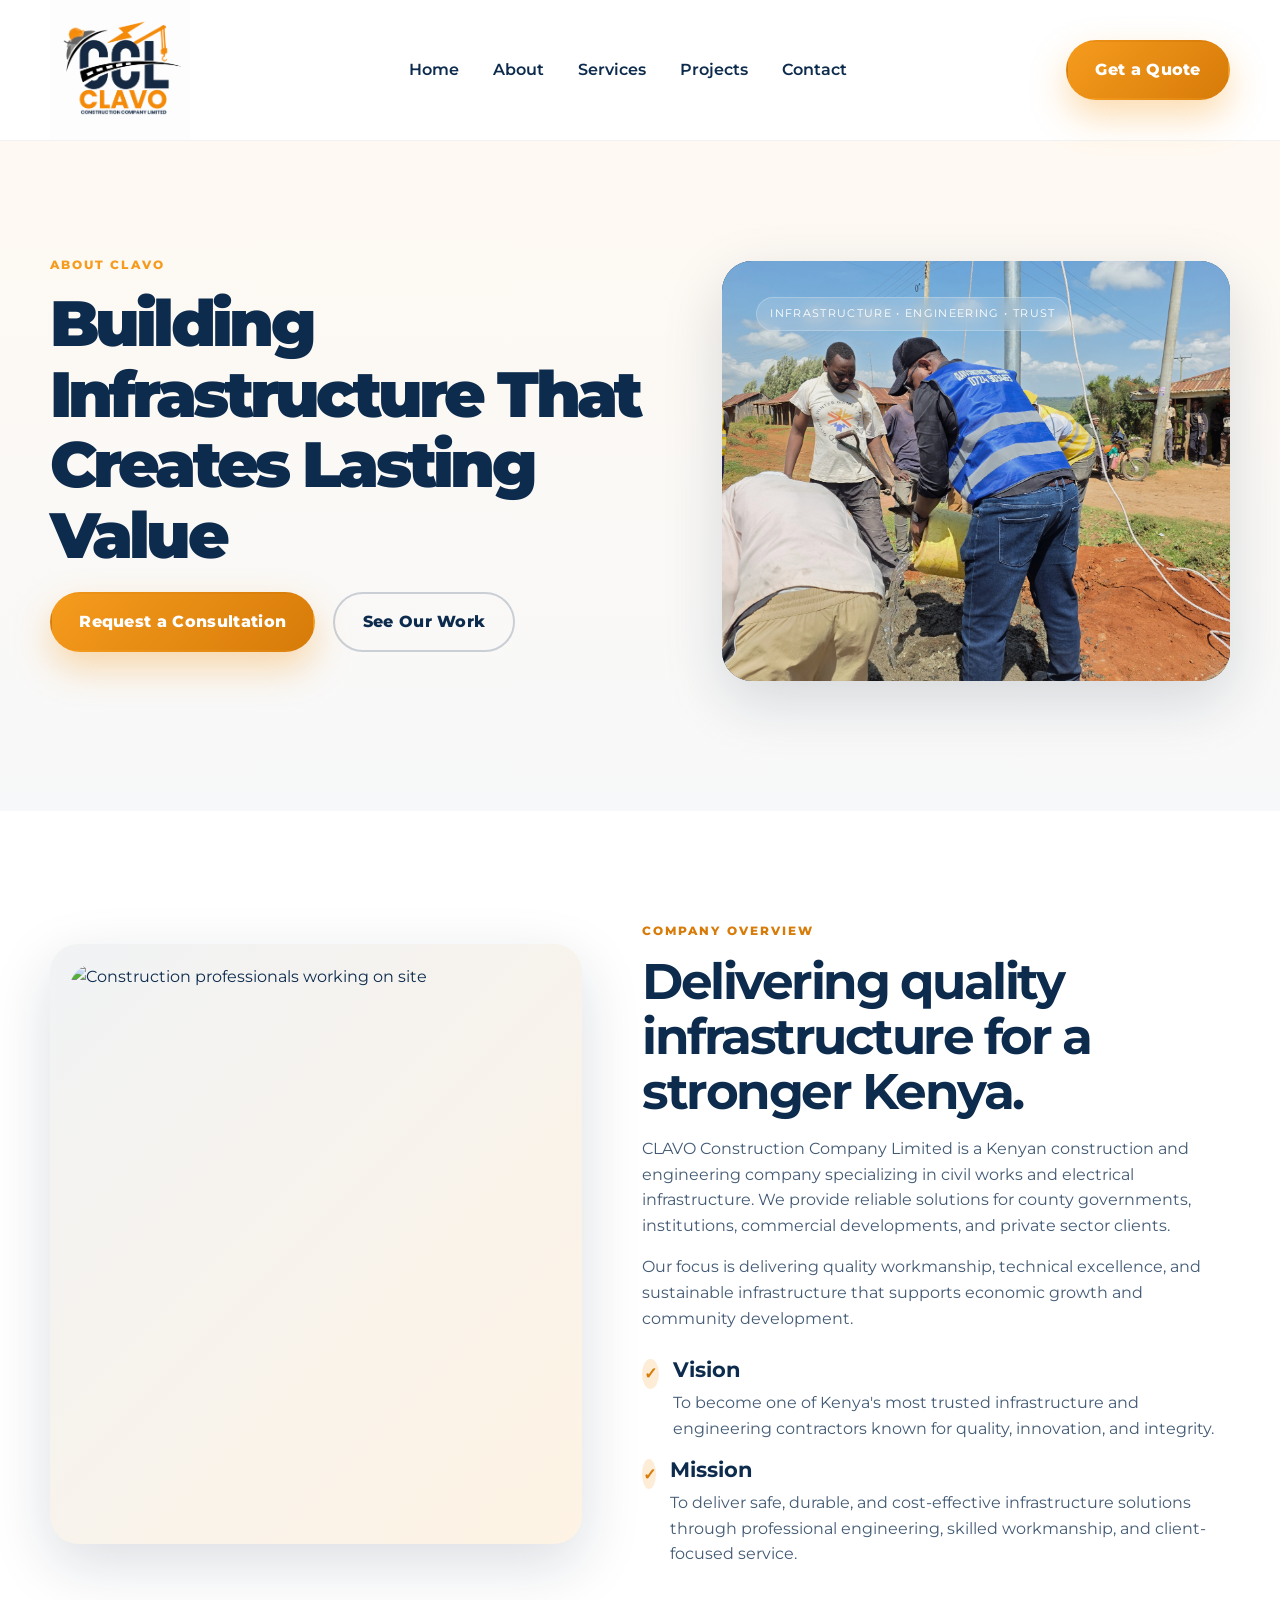
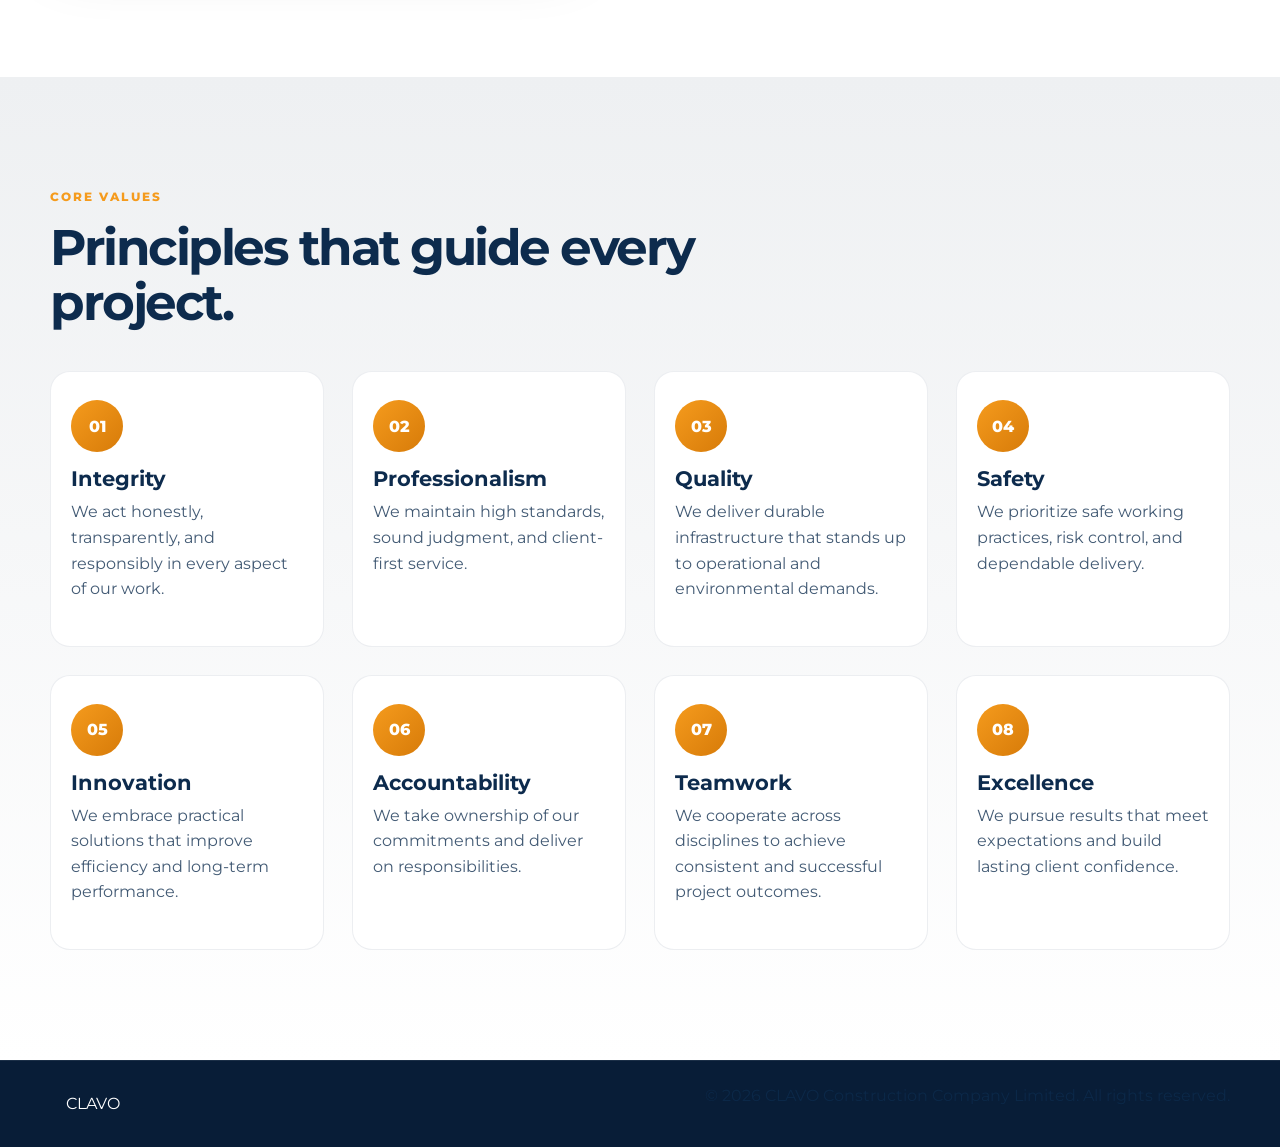
==== site/about.html @ f32fd855 "Initial website setup with GitHub Pages workflow" ====
<!DOCTYPE html>
<html lang="en">
  <head>
    <meta charset="UTF-8" />
    <meta name="viewport" content="width=device-width, initial-scale=1.0" />
    <title>About | CLAVO Construction Company Limited</title>
    <meta
      name="description"
      content="Learn more about CLAVO Construction Company Limited, our values, project philosophy, and commitment to quality, safety, and lasting infrastructure."
    />
    <link rel="preconnect" href="https://fonts.googleapis.com" />
    <link rel="preconnect" href="https://fonts.gstatic.com" crossorigin />
    <link
      href="https://fonts.googleapis.com/css2?family=Montserrat:wght@400;500;600;700;800;900&family=Oswald:wght@500;600;700&display=swap"
      rel="stylesheet"
    />
    <link rel="icon" type="image/png" href="images/clavo_logo_clean.png" />
    <link rel="stylesheet" href="styles.css" />
  </head>
  <body>
    <header class="topbar">
      <div class="container nav">
        <div class="brand" aria-label="CLAVO Construction Company Limited logo">
          <a href="index.html" aria-label="Go to home page">
            <img class="brand-logo" src="images/clavo_logo_clean.png" alt="CLAVO Construction Company Limited logo" />
          </a>
        </div>

        <nav class="main-nav" aria-label="Main navigation">
          <a href="index.html">Home</a>
          <a href="about.html">About</a>
          <a href="index.html#services">Services</a>
          <a href="index.html#projects">Projects</a>
          <a href="index.html#contact">Contact</a>
        </nav>

        <a class="btn btn-primary" href="index.html#contact">Get a Quote</a>
      </div>
    </header>

    <main>
      <section class="hero">
        <div class="container hero-inner">
          <div class="hero-copy">
            <p class="eyebrow">About CLAVO</p>
            <h1>Building Infrastructure That Creates Lasting Value</h1>
            <div class="hero-actions">
              <a class="btn btn-primary" href="contact.html">Request a Consultation</a>
              <a class="btn btn-secondary" href="projects.html">See Our Work</a>
            </div>
          </div>

          <div class="hero-visual" aria-label="Construction hero image">
            <div class="visual-card card-main">
              <div class="project-tag">Infrastructure • Engineering • Trust</div>
              <img src="images/installation2.jpg" alt="Construction site installation" class="hero-installation" />
            </div>
          </div>
        </div>
      </section>

      <section class="about section">
        <div class="container about-grid">
          <div class="about-media">
            <div class="about-image">
              <img
                src="https://images.unsplash.com/photo-1504307651254-35680f356dfd?auto=format&fit=crop&w=1000&q=80"
                alt="Construction professionals working on site"
              />
            </div>
          </div>

          <div class="about-copy">
            <p class="eyebrow eyebrow-dark">Company overview</p>
            <h2>Delivering quality infrastructure for a stronger Kenya.</h2>
            <p>
              CLAVO Construction Company Limited is a Kenyan construction and engineering company specializing in civil works and electrical infrastructure. We provide reliable solutions for county governments, institutions, commercial developments, and private sector clients.
            </p>
            <p>
              Our focus is delivering quality workmanship, technical excellence, and sustainable infrastructure that supports economic growth and community development.
            </p>

            <div class="feature-list">
              <div>
                <span class="check">✓</span>
                <div>
                  <h3>Vision</h3>
                  <p>To become one of Kenya's most trusted infrastructure and engineering contractors known for quality, innovation, and integrity.</p>
                </div>
              </div>
              <div>
                <span class="check">✓</span>
                <div>
                  <h3>Mission</h3>
                  <p>To deliver safe, durable, and cost-effective infrastructure solutions through professional engineering, skilled workmanship, and client-focused service.</p>
                </div>
              </div>
            </div>
          </div>
        </div>
      </section>

      <section class="process section alt-bg">
        <div class="container">
          <div class="section-heading">
            <p class="eyebrow">Core values</p>
            <h2>Principles that guide every project.</h2>
          </div>

          <div class="process-grid">
            <div class="process-step">
              <span>01</span>
              <h3>Integrity</h3>
              <p>We act honestly, transparently, and responsibly in every aspect of our work.</p>
            </div>
            <div class="process-step">
              <span>02</span>
              <h3>Professionalism</h3>
              <p>We maintain high standards, sound judgment, and client-first service.</p>
            </div>
            <div class="process-step">
              <span>03</span>
              <h3>Quality</h3>
              <p>We deliver durable infrastructure that stands up to operational and environmental demands.</p>
            </div>
            <div class="process-step">
              <span>04</span>
              <h3>Safety</h3>
              <p>We prioritize safe working practices, risk control, and dependable delivery.</p>
            </div>
          </div>

          <div class="process-grid" style="margin-top: 28px;">
            <div class="process-step">
              <span>05</span>
              <h3>Innovation</h3>
              <p>We embrace practical solutions that improve efficiency and long-term performance.</p>
            </div>
            <div class="process-step">
              <span>06</span>
              <h3>Accountability</h3>
              <p>We take ownership of our commitments and deliver on responsibilities.</p>
            </div>
            <div class="process-step">
              <span>07</span>
              <h3>Teamwork</h3>
              <p>We cooperate across disciplines to achieve consistent and successful project outcomes.</p>
            </div>
            <div class="process-step">
              <span>08</span>
              <h3>Excellence</h3>
              <p>We pursue results that meet expectations and build lasting client confidence.</p>
            </div>
          </div>
        </div>
      </section>
    </main>

    <footer class="site-footer">
      <div class="container footer-inner">
        <div>
          <div class="brand footer-brand">
            <div class="brand-mark mini-mark">
              <span class="brand-helmet"></span>
              <span class="brand-crane"></span>
            </div>
            <div class="brand-text">
              <span class="brand-name">CLAVO</span>
            </div>
          </div>
        </div>
        <p>© 2026 CLAVO Construction Company Limited. All rights reserved.</p>
      </div>
    </footer>

    <script src="script.js"></script>
  </body>
</html>
---- site/styles.css ----
:root {
  --orange: #f59b1d;
  --orange-deep: #d77b09;
  --blue: #0d2b4d;
  --blue-deep: #081d37;
  --grey: #676d76;
  --grey-dark: #2f343a;
  --grey-light: #eef0f2;
  --white: #ffffff;
  --shadow: 0 20px 60px rgba(12, 33, 60, 0.15);
}

* {
  box-sizing: border-box;
}

html {
  scroll-behavior: smooth;
}

body {
  margin: 0;
  font-family: "Montserrat", sans-serif;
  background: var(--white);
  color: var(--blue);
  line-height: 1.6;
}

img {
  max-width: 100%;
  display: block;
}

a {
  text-decoration: none;
  color: inherit;
}

button, input, textarea {
  font: inherit;
}

.container {
  width: min(1180px, calc(100% - 32px));
  margin: 0 auto;
}

.section {
  padding: 110px 0;
}

.alt-bg {
  background: linear-gradient(180deg, var(--grey-light), rgba(255, 255, 255, 0.9));
}

.eyebrow {
  margin: 0 0 14px;
  text-transform: uppercase;
  letter-spacing: 0.17em;
  font-weight: 800;
  color: var(--orange);
  font-size: 0.76rem;
}

.eyebrow-dark {
  color: var(--orange-deep);
}

h1, h2, h3 {
  margin-top: 0;
  line-height: 1.1;
  color: var(--blue);
}

h1 {
  font-size: clamp(2.8rem, 5vw, 5rem);
  margin-bottom: 22px;
  font-weight: 900;
  letter-spacing: -0.06em;
}

h2 {
  font-size: clamp(2rem, 4vw, 3.1rem);
  margin-bottom: 18px;
  letter-spacing: -0.05em;
}

h3 {
  font-size: 1.3rem;
  margin-bottom: 8px;
}

p {
  margin-top: 0;
  color: rgba(13, 43, 77, 0.78);
}

.topbar {
  position: sticky;
  top: 0;
  z-index: 50;
  background: rgba(255, 255, 255, 0.92);
  backdrop-filter: blur(12px);
  border-bottom: 1px solid rgba(13, 43, 77, 0.06);
}

.nav {
  display: flex;
  align-items: center;
  justify-content: space-between;
  gap: 20px;
  min-height: 92px;
}

.brand {
  display: flex;
  align-items: center;
  gap: 16px;
  min-width: 0;
}

.brand-logo {
  display: block;
  width: auto;
  max-width: 100%;
  height: auto;
  max-height: 140px;
}

.footer-brand .brand-logo {
  max-height: 90px;
}

.main-nav {
  display: flex;
  align-items: center;
  gap: 34px;
  font-weight: 600;
  color: var(--blue);
}

.main-nav a {
  position: relative;
}

.main-nav a::after {
  content: "";
  position: absolute;
  left: 0;
  bottom: -8px;
  width: 100%;
  height: 2px;
  background: var(--orange);
  transform: scaleX(0);
  transition: transform 0.2s ease;
}

.main-nav a:hover::after,
.main-nav a:focus-visible::after {
  transform: scaleX(1);
}

.btn {
  display: inline-flex;
  align-items: center;
  justify-content: center;
  border-radius: 999px;
  padding: 0.95rem 1.7rem;
  font-weight: 800;
  letter-spacing: 0.02em;
  border: 2px solid transparent;
  transition: transform 0.2s ease, box-shadow 0.2s ease;
}

.btn:hover {
  transform: translateY(-2px);
}

.btn-primary {
  background: linear-gradient(135deg, var(--orange), var(--orange-deep));
  color: var(--white);
  box-shadow: 0 16px 36px rgba(245, 155, 29, 0.35);
}

.btn-secondary {
  background: transparent;
  border-color: rgba(13, 43, 77, 0.2);
  color: var(--blue);
}

.hero {
  background: linear-gradient(180deg, rgba(245, 155, 29, 0.06), rgba(13, 43, 77, 0.03));
  padding: 70px 0 80px;
}

.hero-inner {
  display: grid;
  grid-template-columns: 1.1fr 0.9fr;
  align-items: center;
  gap: 52px;
}

.lead {
  max-width: 560px;
  font-size: 1.14rem;
  margin-bottom: 28px;
}

.hero-actions {
  display: flex;
  align-items: center;
  gap: 18px;
  flex-wrap: wrap;
  margin-bottom: 35px;
}

.hero-stats {
  display: flex;
  flex-wrap: wrap;
  gap: 28px;
  list-style: none;
  padding: 0;
  margin: 0;
}

.hero-stats li {
  display: flex;
  flex-direction: column;
  min-width: 120px;
}

.hero-stats strong {
  font-size: clamp(1.6rem, 2vw, 2.2rem);
  color: var(--blue);
  letter-spacing: -0.05em;
}

.hero-stats span {
  font-size: 0.82rem;
  color: rgba(13, 43, 77, 0.7);
}

.hero-visual {
  position: relative;
  min-height: 520px;
  display: grid;
  place-items: center;
}

.visual-card {
  background: linear-gradient(135deg, rgba(13, 43, 77, 0.96), rgba(17, 74, 112, 0.8));
  border-radius: 30px;
  box-shadow: var(--shadow);
  color: var(--white);
}

.card-main {
  position: relative;
  width: min(100%, 560px);
  height: 420px;
  padding: 24px 20px 10px;
  overflow: hidden;
}

.project-tag {
  display: inline-block;
  margin: 12px 0 0 14px;
  background: rgba(255, 255, 255, 0.14);
  border: 1px solid rgba(255, 255, 255, 0.22);
  backdrop-filter: blur(8px);
  -webkit-backdrop-filter: blur(8px);
  padding: 0.45rem 0.8rem;
  border-radius: 999px;
  font-size: 0.7rem;
  letter-spacing: 0.12em;
  text-transform: uppercase;
  position: relative;
  z-index: 2;
}

.hero-installation {
  position: absolute;
  inset: 0;
  width: 100%;
  height: 100%;
  object-fit: cover;
  filter: brightness(0.93) saturate(0.9);
  z-index: 0;
}

.card-floating {
  position: absolute;
  right: 6%;
  bottom: 0;
  width: 210px;
  padding: 22px 20px;
  background: linear-gradient(135deg, rgba(245, 155, 29, 0.95), rgba(222, 123, 9, 0.9));
}

.metric {
  display: block;
  font-size: 0.8rem;
  letter-spacing: 0.12em;
  text-transform: uppercase;
  color: rgba(255, 255, 255, 0.8);
}

.card-floating strong {
  display: block;
  margin-top: 8px;
  font-size: clamp(2rem, 3vw, 2.6rem);
  color: var(--white);
}

.about-grid {
  display: grid;
  grid-template-columns: 0.95fr 1.05fr;
  align-items: center;
  gap: 60px;
}

.about-image {
  position: relative;
  background: linear-gradient(135deg, rgba(13, 43, 77, 0.06), rgba(245, 155, 29, 0.12));
  border-radius: 28px;
  overflow: hidden;
  padding: 20px;
  box-shadow: var(--shadow);
}

.about-image img {
  border-radius: 24px;
  height: 560px;
  object-fit: cover;
}

.feature-list {
  display: grid;
  gap: 18px;
  margin-top: 28px;
}

.feature-list > div {
  display: flex;
  align-items: flex-start;
  gap: 14px;
}

.check {
  display: inline-flex;
  align-items: center;
  justify-content: center;
  width: 30px;
  height: 30px;
  border-radius: 50%;
  background: rgba(245, 155, 29, 0.18);
  color: var(--orange-deep);
  font-weight: 900;
}

.feature-list p {
  margin-bottom: 0;
}

.section-heading {
  max-width: 700px;
  margin-bottom: 42px;
}

.service-grid,
.project-grid,
.process-grid {
  display: grid;
  gap: 28px;
}

.service-grid {
  grid-template-columns: repeat(4, minmax(0, 1fr));
}

.service-card {
  background: var(--white);
  padding: 28px 22px;
  border-radius: 24px;
  border: 1px solid rgba(13, 43, 77, 0.08);
  box-shadow: 0 14px 28px rgba(13, 43, 77, 0.06);
}

.icon-box {
  width: 62px;
  height: 62px;
  display: grid;
  place-items: center;
  font-size: 1.7rem;
  border-radius: 18px;
  margin-bottom: 20px;
}

.icon-box.orange {
  background: rgba(245, 155, 29, 0.14);
}

.icon-box.blue {
  background: rgba(13, 43, 77, 0.12);
}

.icon-box.grey {
  background: rgba(103, 109, 118, 0.12);
}

.project-grid {
  grid-template-columns: repeat(3, minmax(0, 1fr));
}

.project-card {
  background: var(--white);
  border-radius: 24px;
  overflow: hidden;
  box-shadow: 0 18px 40px rgba(13, 43, 77, 0.08);
}

.project-card img {
  height: 260px;
  width: 100%;
  object-fit: cover;
}

.project-body {
  padding: 20px 22px 24px;
}

.project-body span {
  display: inline-block;
  margin-bottom: 8px;
  color: var(--orange-deep);
  font-size: 0.72rem;
  font-weight: 800;
  letter-spacing: 0.14em;
  text-transform: uppercase;
}

.process-grid {
  grid-template-columns: repeat(4, minmax(0, 1fr));
}

.process-step {
  background: var(--white);
  border-radius: 20px;
  padding: 28px 20px;
  border: 1px solid rgba(13, 43, 77, 0.08);
}

.process-step span {
  display: inline-flex;
  width: 52px;
  height: 52px;
  align-items: center;
  justify-content: center;
  border-radius: 50%;
  background: linear-gradient(135deg, var(--orange), var(--orange-deep));
  color: var(--white);
  font-weight: 800;
  margin-bottom: 16px;
}

.contact-wrap {
  display: grid;
  grid-template-columns: 0.95fr 1.05fr;
  gap: 48px;
  align-items: center;
}

.contact-copy ul {
  padding-left: 0;
  list-style: none;
  display: grid;
  gap: 12px;
  margin-top: 24px;
  font-weight: 600;
  color: var(--blue);
}

.contact-form {
  background: linear-gradient(135deg, rgba(13, 43, 77, 0.98), rgba(15, 59, 95, 0.96));
  padding: 30px 28px;
  border-radius: 28px;
  box-shadow: var(--shadow);
}

.field-row {
  display: grid;
  grid-template-columns: repeat(2, minmax(0, 1fr));
  gap: 20px;
}

.contact-form label {
  display: grid;
  gap: 10px;
  margin-bottom: 18px;
  color: rgba(255, 255, 255, 0.84);
  font-size: 0.9rem;
  font-weight: 600;
}

.contact-form input,
.contact-form textarea {
  width: 100%;
  border: 1px solid rgba(255,255,255,0.12);
  background: rgba(255,255,255,0.04);
  color: var(--white);
  border-radius: 14px;
  padding: 0.9rem 1rem;
  resize: vertical;
}

.contact-form input::placeholder,
.contact-form textarea::placeholder {
  color: rgba(255,255,255,0.5);
}

.site-footer {
  background: var(--blue-deep);
  color: rgba(255,255,255,0.7);
  padding: 22px 0;
  border-top: 1px solid rgba(255,255,255,0.08);
}

.footer-inner {
  display: flex;
  align-items: center;
  justify-content: space-between;
  gap: 14px;
  flex-wrap: wrap;
}

.footer-brand .brand-name {
  color: var(--white);
}

@media (max-width: 980px) {
  .hero-inner,
  .about-grid,
  .contact-wrap {
    grid-template-columns: 1fr;
  }

  .service-grid {
    grid-template-columns: repeat(2, minmax(0, 1fr));
  }

  .process-grid {
    grid-template-columns: repeat(2, minmax(0, 1fr));
  }

  .project-grid {
    grid-template-columns: 1fr;
  }
}

@media (max-width: 760px) {
  .main-nav {
    display: none;
  }

  .nav {
    min-height: 80px;
  }

  .hero {
    padding-top: 48px;
  }

  .service-grid,
  .process-grid,
  .field-row {
    grid-template-columns: 1fr;
  }

  .brand-tag {
    display: none;
  }

  .hero-stats {
    gap: 18px;
  }
}
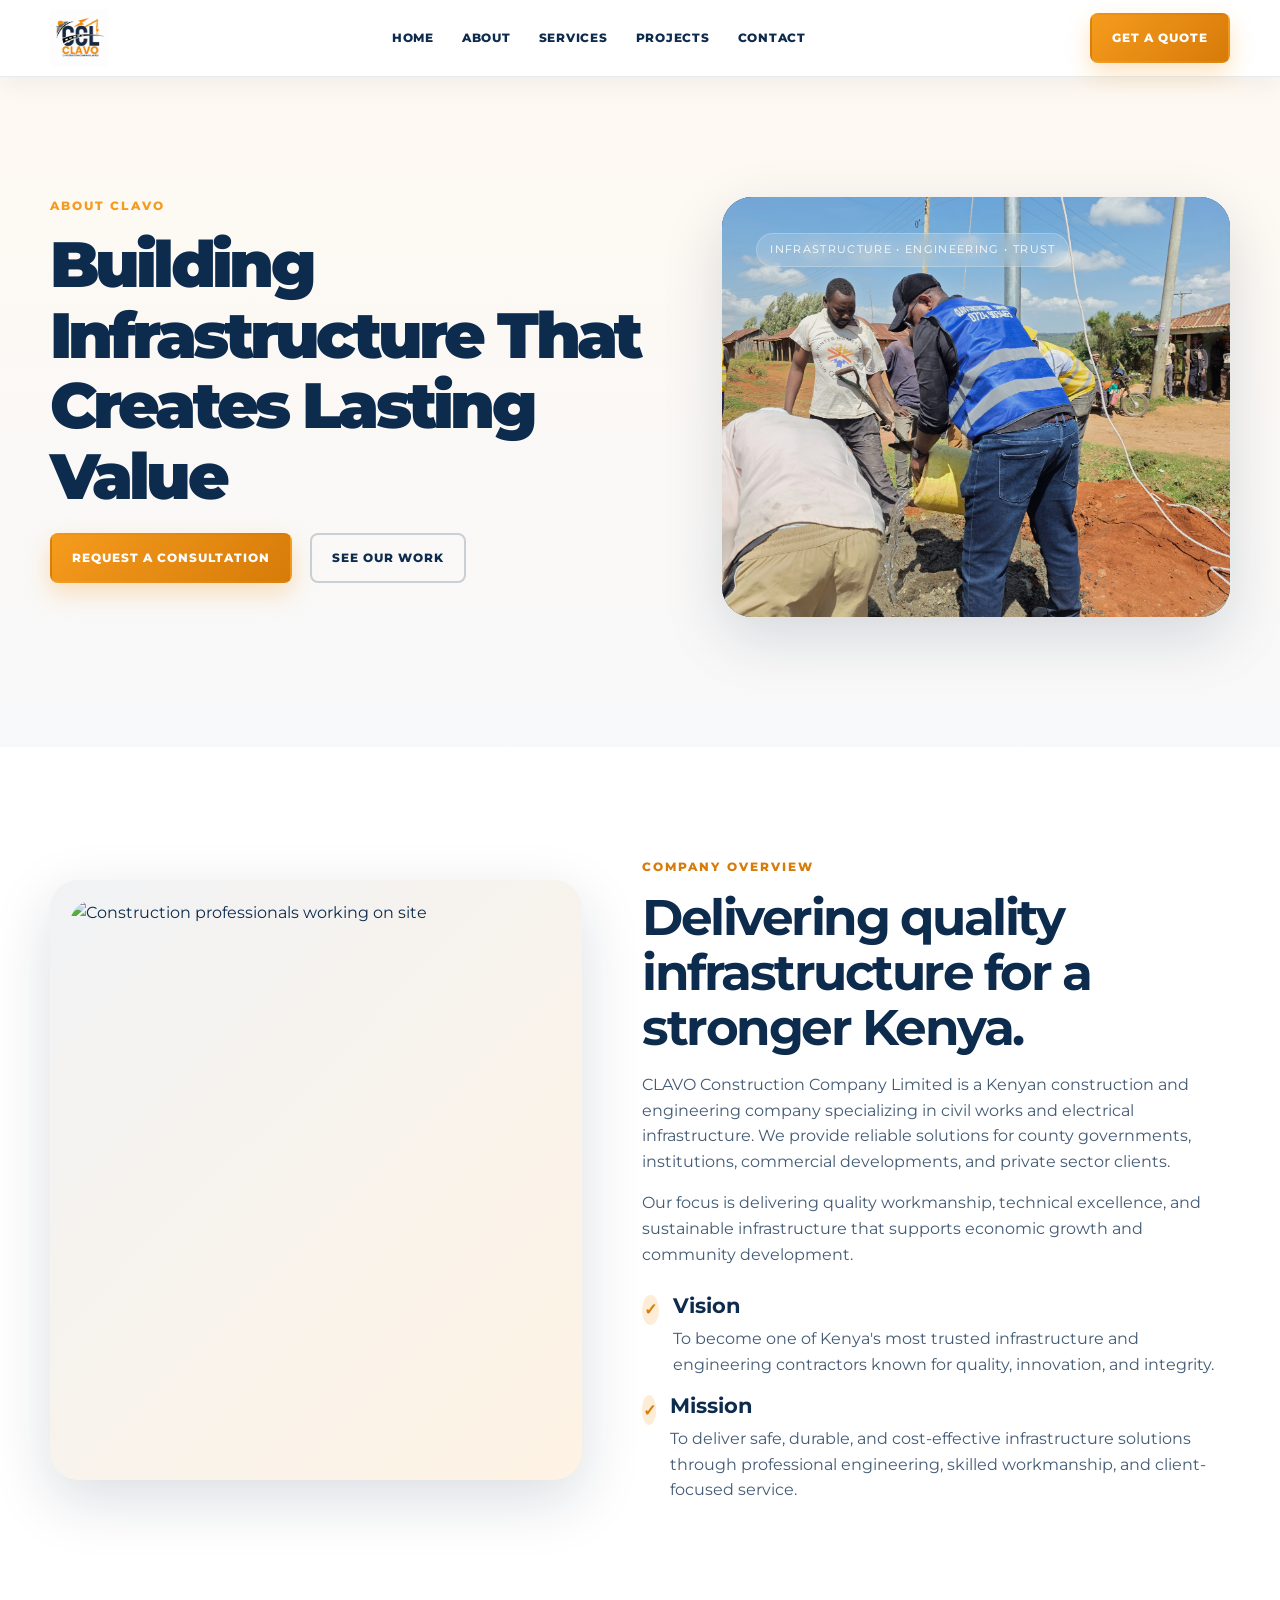
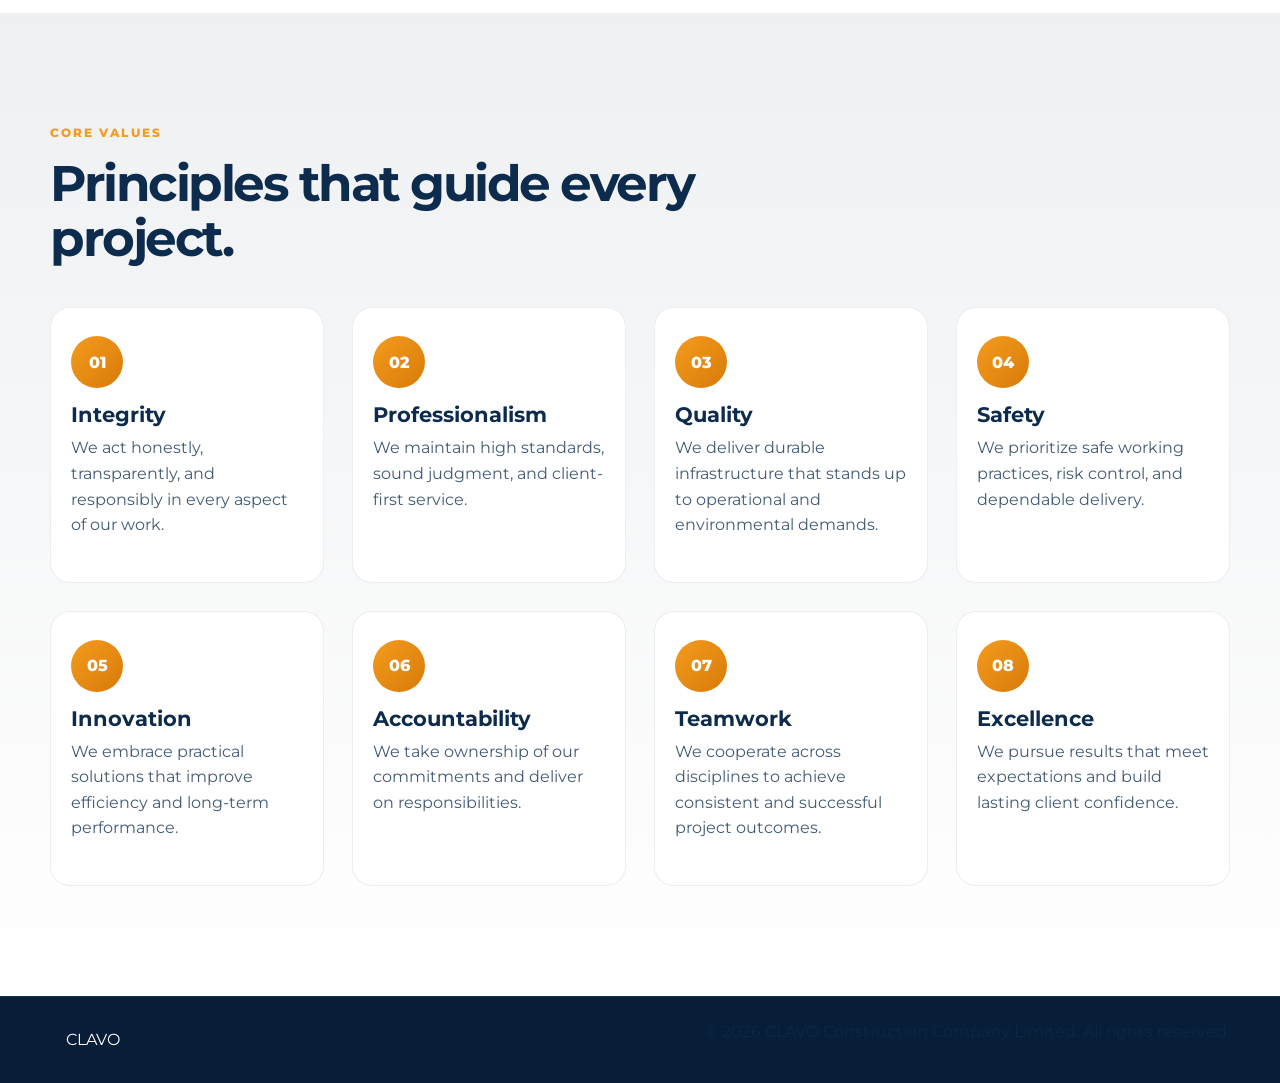
==== commit 8598b0c4: "Use dedicated page navigation from About" ====
--- a/site/about.html
+++ b/site/about.html
@@ -29,9 +29,9 @@
         <nav class="main-nav" aria-label="Main navigation">
           <a href="index.html">Home</a>
           <a href="about.html">About</a>
-          <a href="index.html#services">Services</a>
-          <a href="index.html#projects">Projects</a>
-          <a href="index.html#contact">Contact</a>
+          <a href="services.html">Services</a>
+          <a href="projects.html">Projects</a>
+          <a href="contact.html">Contact</a>
         </nav>
 
         <a class="btn btn-primary" href="index.html#contact">Get a Quote</a>
--- a/site/styles.css
+++ b/site/styles.css
@@ -66,6 +66,22 @@
   color: var(--orange-deep);
 }
 
+.breadcrumb {
+  display: flex;
+  gap: 10px;
+  margin-bottom: 22px;
+  color: rgba(13, 43, 77, 0.58);
+  font-size: 0.72rem;
+  font-weight: 800;
+  letter-spacing: 0.08em;
+  text-transform: uppercase;
+}
+
+.breadcrumb a:hover,
+.breadcrumb a:focus-visible {
+  color: var(--orange-deep);
+}
+
 h1, h2, h3 {
   margin-top: 0;
   line-height: 1.1;
@@ -99,9 +115,10 @@
   position: sticky;
   top: 0;
   z-index: 50;
-  background: rgba(255, 255, 255, 0.92);
-  backdrop-filter: blur(12px);
-  border-bottom: 1px solid rgba(13, 43, 77, 0.06);
+  background: rgba(255, 255, 255, 0.96);
+  backdrop-filter: blur(18px);
+  border-bottom: 1px solid rgba(13, 43, 77, 0.1);
+  box-shadow: 0 8px 26px rgba(13, 43, 77, 0.06);
 }
 
 .nav {
@@ -109,7 +126,7 @@
   align-items: center;
   justify-content: space-between;
   gap: 20px;
-  min-height: 92px;
+  min-height: 76px;
 }
 
 .brand {
@@ -121,10 +138,9 @@
 
 .brand-logo {
   display: block;
-  width: auto;
-  max-width: 100%;
-  height: auto;
-  max-height: 140px;
+  width: 58px;
+  height: 58px;
+  object-fit: contain;
 }
 
 .footer-brand .brand-logo {
@@ -134,13 +150,18 @@
 .main-nav {
   display: flex;
   align-items: center;
-  gap: 34px;
-  font-weight: 600;
+  gap: 28px;
+  font-size: 0.78rem;
+  font-weight: 800;
+  letter-spacing: 0.06em;
+  text-transform: uppercase;
   color: var(--blue);
 }
 
 .main-nav a {
   position: relative;
+  padding: 8px 0;
+  transition: color 0.2s ease;
 }
 
 .main-nav a::after {
@@ -148,7 +169,7 @@
   position: absolute;
   left: 0;
   bottom: -8px;
-  width: 100%;
+  width: 18px;
   height: 2px;
   background: var(--orange);
   transform: scaleX(0);
@@ -160,14 +181,21 @@
   transform: scaleX(1);
 }
 
+.main-nav a:hover,
+.main-nav a:focus-visible {
+  color: var(--orange-deep);
+}
+
 .btn {
   display: inline-flex;
   align-items: center;
   justify-content: center;
-  border-radius: 999px;
-  padding: 0.95rem 1.7rem;
+  border-radius: 8px;
+  padding: 0.82rem 1.25rem;
   font-weight: 800;
-  letter-spacing: 0.02em;
+  font-size: 0.78rem;
+  letter-spacing: 0.08em;
+  text-transform: uppercase;
   border: 2px solid transparent;
   transition: transform 0.2s ease, box-shadow 0.2s ease;
 }
@@ -179,7 +207,7 @@
 .btn-primary {
   background: linear-gradient(135deg, var(--orange), var(--orange-deep));
   color: var(--white);
-  box-shadow: 0 16px 36px rgba(245, 155, 29, 0.35);
+  box-shadow: 0 10px 24px rgba(245, 155, 29, 0.28);
 }
 
 .btn-secondary {
@@ -379,11 +407,211 @@
 }
 
 .service-card {
+  position: relative;
   background: var(--white);
-  padding: 28px 22px;
+  min-height: 360px;
+  padding: 30px 24px;
   border-radius: 24px;
   border: 1px solid rgba(13, 43, 77, 0.08);
   box-shadow: 0 14px 28px rgba(13, 43, 77, 0.06);
+  transition: transform 0.25s ease, box-shadow 0.25s ease;
+}
+
+.service-card:hover {
+  transform: translateY(-6px);
+  box-shadow: 0 22px 42px rgba(13, 43, 77, 0.14);
+}
+
+.service-kicker {
+  display: block;
+  margin-bottom: 18px;
+  color: var(--orange-deep);
+  font-size: 0.68rem;
+  font-weight: 800;
+  letter-spacing: 0.14em;
+}
+
+.service-meta {
+  display: block;
+  margin-top: 18px;
+  color: rgba(13, 43, 77, 0.58);
+  font-size: 0.72rem;
+  font-weight: 700;
+  letter-spacing: 0.03em;
+}
+
+.service-link {
+  display: inline-block;
+  margin-top: 20px;
+  color: var(--blue);
+  font-size: 0.72rem;
+  font-weight: 800;
+  letter-spacing: 0.08em;
+}
+
+.service-link:hover,
+.service-link:focus-visible {
+  color: var(--orange-deep);
+}
+
+.service-category-grid,
+.detailed-service-grid,
+.capability-grid,
+.audience-grid,
+.resource-grid {
+  display: grid;
+  gap: 28px;
+}
+
+.service-category-grid {
+  grid-template-columns: repeat(2, minmax(0, 1fr));
+}
+
+.service-category {
+  padding: 32px;
+  background: var(--white);
+  border-left: 4px solid var(--orange);
+  box-shadow: 0 14px 28px rgba(13, 43, 77, 0.07);
+}
+
+.service-category h3 {
+  max-width: 360px;
+  font-size: 1.45rem;
+}
+
+.service-list,
+.benefit-list,
+.capability-list,
+.audience-list,
+.resource-list {
+  padding: 0;
+  margin: 20px 0 0;
+  list-style: none;
+}
+
+.service-list {
+  display: grid;
+  grid-template-columns: repeat(2, minmax(0, 1fr));
+  gap: 10px 20px;
+}
+
+.service-list li,
+.benefit-list li,
+.capability-list li,
+.audience-list li,
+.resource-list li {
+  position: relative;
+  padding-left: 20px;
+  color: rgba(13, 43, 77, 0.78);
+  font-size: 0.9rem;
+}
+
+.service-list li::before,
+.benefit-list li::before,
+.capability-list li::before,
+.audience-list li::before,
+.resource-list li::before {
+  content: "";
+  position: absolute;
+  top: 0.65em;
+  left: 0;
+  width: 7px;
+  height: 7px;
+  background: var(--orange);
+  border-radius: 50%;
+}
+
+.detailed-service-grid {
+  grid-template-columns: repeat(3, minmax(0, 1fr));
+}
+
+.detailed-service-card {
+  overflow: hidden;
+  background: var(--white);
+  border: 1px solid rgba(13, 43, 77, 0.08);
+  box-shadow: 0 18px 38px rgba(13, 43, 77, 0.08);
+  transition: transform 0.25s ease, box-shadow 0.25s ease;
+}
+
+.detailed-service-card:hover {
+  transform: translateY(-6px);
+  box-shadow: 0 24px 46px rgba(13, 43, 77, 0.14);
+}
+
+.detailed-service-card > img {
+  width: 100%;
+  height: 220px;
+  object-fit: cover;
+}
+
+.detailed-service-body {
+  padding: 26px 24px 28px;
+}
+
+.detailed-service-body h3 {
+  font-size: 1.45rem;
+}
+
+.benefit-list {
+  display: grid;
+  gap: 8px;
+}
+
+.benefit-list li {
+  font-weight: 700;
+}
+
+.benefit-list li::before {
+  content: "✓";
+  top: 0;
+  width: auto;
+  height: auto;
+  background: none;
+  color: var(--orange-deep);
+  font-weight: 900;
+}
+
+.process-grid-six {
+  grid-template-columns: repeat(3, minmax(0, 1fr));
+}
+
+.capability-grid,
+.audience-grid,
+.resource-grid {
+  grid-template-columns: 0.9fr 1.1fr;
+  align-items: start;
+}
+
+.capability-list,
+.audience-list,
+.resource-list {
+  display: grid;
+  grid-template-columns: repeat(2, minmax(0, 1fr));
+  gap: 14px 24px;
+  margin-top: 0;
+}
+
+.capability-list li,
+.audience-list li,
+.resource-list li {
+  padding: 16px 18px 16px 38px;
+  background: var(--grey-light);
+  font-weight: 700;
+}
+
+.capability-list li::before,
+.audience-list li::before,
+.resource-list li::before {
+  left: 18px;
+  top: 1.25em;
+}
+
+.safety-panel {
+  max-width: 820px;
+}
+
+.closing-cta {
+  max-width: 820px;
 }
 
 .icon-box {
@@ -555,6 +783,14 @@
   .project-grid {
     grid-template-columns: 1fr;
   }
+
+  .detailed-service-grid {
+    grid-template-columns: repeat(2, minmax(0, 1fr));
+  }
+
+  .process-grid-six {
+    grid-template-columns: repeat(2, minmax(0, 1fr));
+  }
 }
 
 @media (max-width: 760px) {
@@ -572,7 +808,20 @@
 
   .service-grid,
   .process-grid,
-  .field-row {
+  .field-row,
+  .service-category-grid,
+  .detailed-service-grid,
+  .capability-grid,
+  .audience-grid,
+  .resource-grid,
+  .process-grid-six {
+    grid-template-columns: 1fr;
+  }
+
+  .service-list,
+  .capability-list,
+  .audience-list,
+  .resource-list {
     grid-template-columns: 1fr;
   }
 
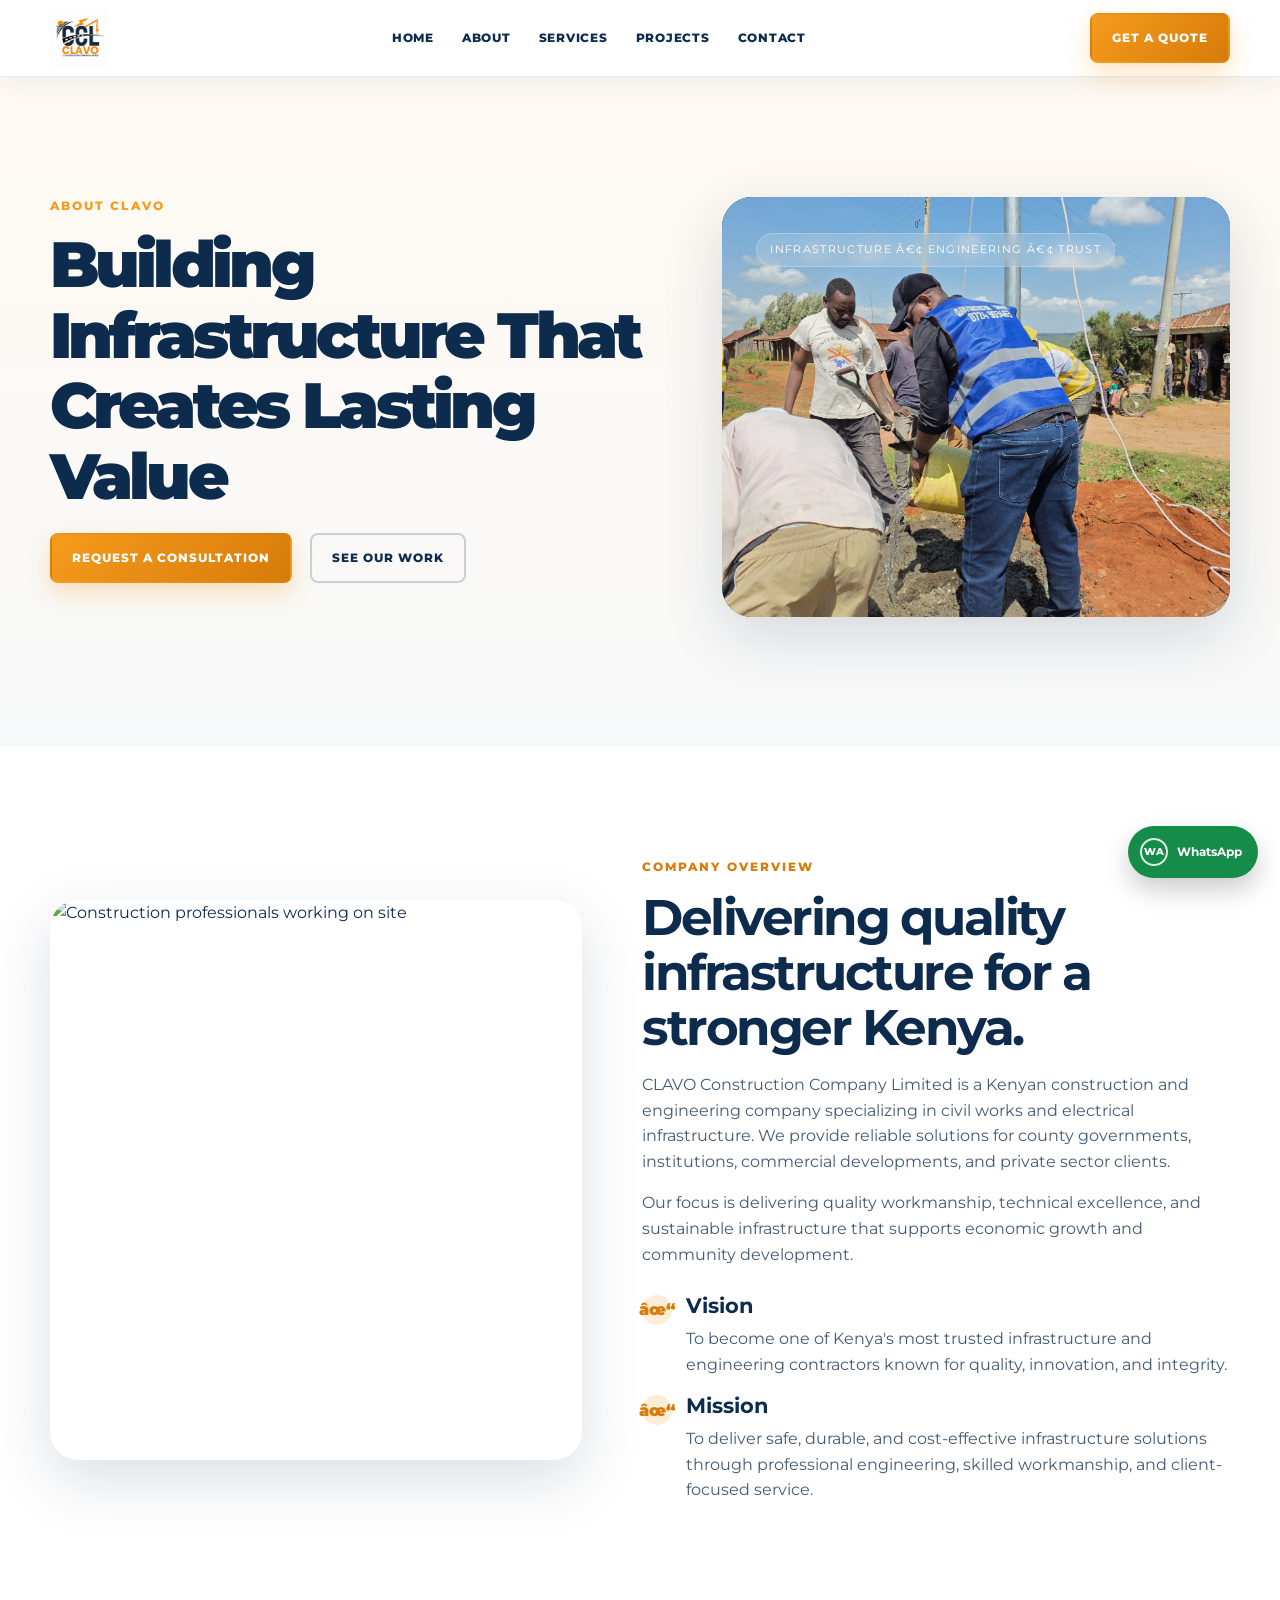
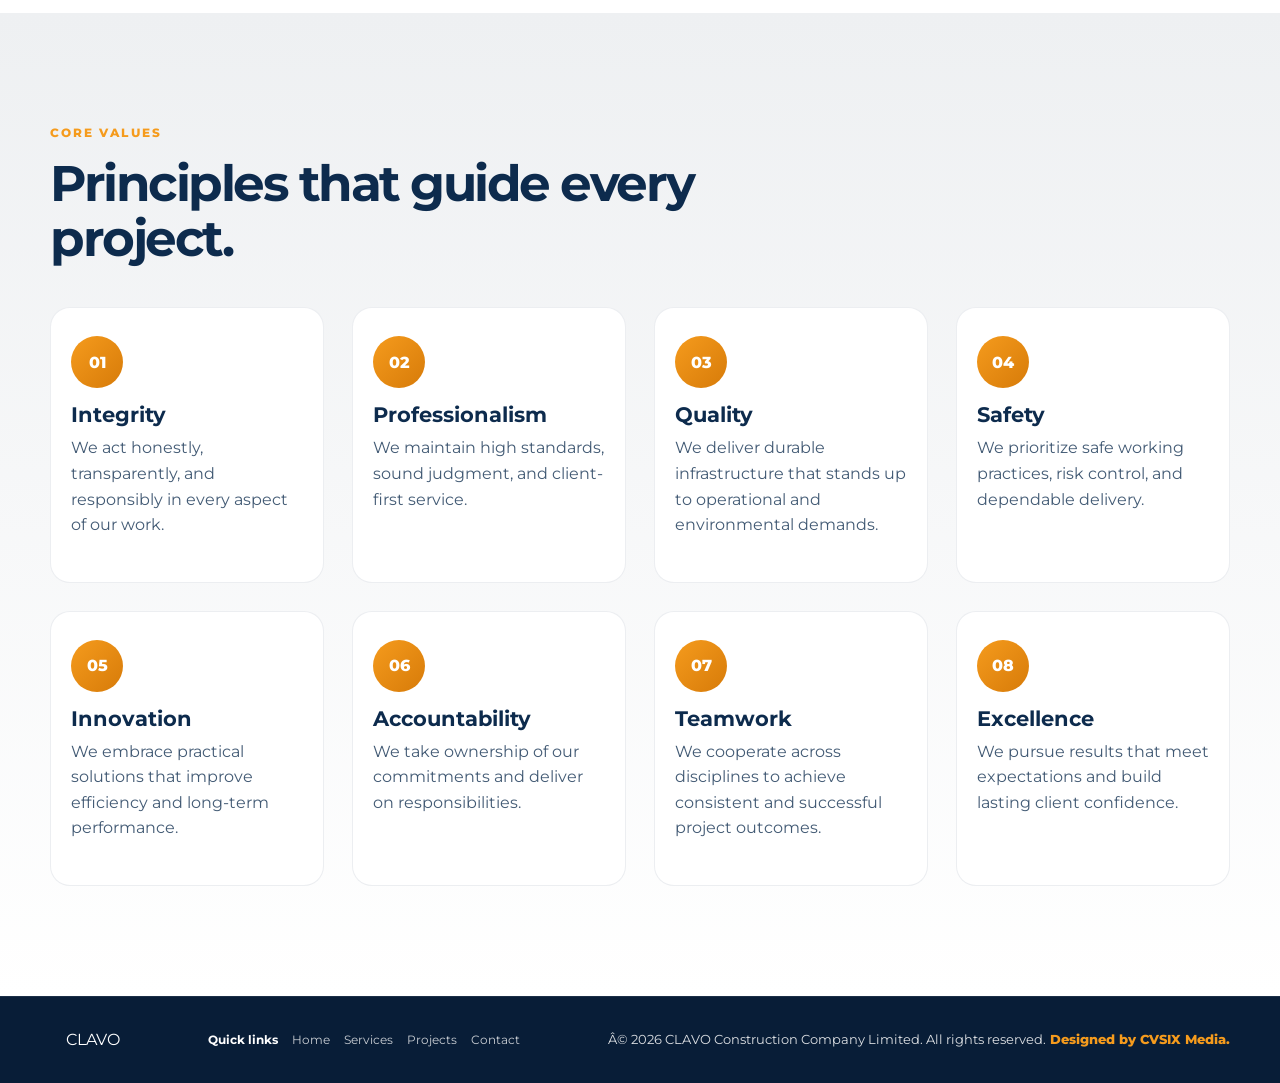
==== commit 54ba7582: "Improve image loading and caching" ====
--- a/site/about.html
+++ b/site/about.html
@@ -22,7 +22,7 @@
       <div class="container nav">
         <div class="brand" aria-label="CLAVO Construction Company Limited logo">
           <a href="index.html" aria-label="Go to home page">
-            <img class="brand-logo" src="images/clavo_logo_clean.png" alt="CLAVO Construction Company Limited logo" />
+            <img loading="lazy" decoding="async" class="brand-logo" src="images/clavo_logo_clean.png" alt="CLAVO Construction Company Limited logo" />
           </a>
         </div>
 
@@ -52,8 +52,8 @@
 
           <div class="hero-visual" aria-label="Construction hero image">
             <div class="visual-card card-main">
-              <div class="project-tag">Infrastructure • Engineering • Trust</div>
-              <img src="images/installation2.jpg" alt="Construction site installation" class="hero-installation" />
+              <div class="project-tag">Infrastructure â€¢ Engineering â€¢ Trust</div>
+              <img loading="lazy" decoding="async" src="images/installation2.jpg" alt="Construction site installation" class="hero-installation" />
             </div>
           </div>
         </div>
@@ -63,7 +63,7 @@
         <div class="container about-grid">
           <div class="about-media">
             <div class="about-image">
-              <img
+              <img loading="lazy" decoding="async"
                 src="https://images.unsplash.com/photo-1504307651254-35680f356dfd?auto=format&fit=crop&w=1000&q=80"
                 alt="Construction professionals working on site"
               />
@@ -82,14 +82,14 @@
 
             <div class="feature-list">
               <div>
-                <span class="check">✓</span>
+                <span class="check">âœ“</span>
                 <div>
                   <h3>Vision</h3>
                   <p>To become one of Kenya's most trusted infrastructure and engineering contractors known for quality, innovation, and integrity.</p>
                 </div>
               </div>
               <div>
-                <span class="check">✓</span>
+                <span class="check">âœ“</span>
                 <div>
                   <h3>Mission</h3>
                   <p>To deliver safe, durable, and cost-effective infrastructure solutions through professional engineering, skilled workmanship, and client-focused service.</p>
@@ -169,7 +169,7 @@
             </div>
           </div>
         </div>
-        <p>© 2026 CLAVO Construction Company Limited. All rights reserved.</p>
+        <p>Â© 2026 CLAVO Construction Company Limited. All rights reserved.</p>
       </div>
     </footer>
 
--- a/site/styles.css
+++ b/site/styles.css
@@ -18,6 +18,10 @@
   scroll-behavior: smooth;
 }
 
+[id] {
+  scroll-margin-top: 100px;
+}
+
 body {
   margin: 0;
   font-family: "Montserrat", sans-serif;
@@ -51,6 +55,10 @@
 
 .alt-bg {
   background: linear-gradient(180deg, var(--grey-light), rgba(255, 255, 255, 0.9));
+}
+
+.services.section {
+  padding: 72px 0;
 }
 
 .eyebrow {
@@ -219,6 +227,125 @@
 .hero {
   background: linear-gradient(180deg, rgba(245, 155, 29, 0.06), rgba(13, 43, 77, 0.03));
   padding: 70px 0 80px;
+}
+
+.services-hero-carousel {
+  position: relative;
+  min-height: 560px;
+  display: flex;
+  align-items: center;
+  overflow: hidden;
+  isolation: isolate;
+  background: var(--blue-deep);
+}
+
+.services-hero-slides,
+.services-hero-slides::after,
+.services-hero-slide {
+  position: absolute;
+  inset: 0;
+}
+
+.services-hero-slides {
+  z-index: -1;
+}
+
+.services-hero-slides::after {
+  content: "";
+  z-index: 1;
+  background: linear-gradient(90deg, rgba(8, 29, 55, 0.02), rgba(8, 29, 55, 0.72));
+}
+
+.services-hero-slide {
+  width: 100%;
+  height: 100%;
+  object-fit: cover;
+  object-position: center;
+  image-rendering: auto;
+  opacity: 0;
+  transition: opacity 0.9s ease;
+}
+
+.services-hero-slide.is-active {
+  opacity: 1;
+}
+
+.services-hero-carousel .hero-inner {
+  position: relative;
+  z-index: 2;
+  display: block;
+  width: min(1180px, calc(100% - 32px));
+}
+
+.services-hero-carousel .hero-copy {
+  max-width: 760px;
+  margin-left: auto;
+  text-align: right;
+}
+
+.services-hero-carousel h1,
+.services-hero-carousel .lead {
+  color: var(--white);
+}
+
+.services-hero-carousel .hero-actions {
+  justify-content: flex-end;
+}
+
+.hero-image-full {
+  position: relative;
+  min-height: 680px;
+  display: flex;
+  align-items: center;
+  overflow: hidden;
+  background: linear-gradient(90deg, rgba(8, 29, 55, 0.08), rgba(8, 29, 55, 0.9)), url("images/kevo.jpg") center / cover no-repeat;
+}
+
+.hero-image-full .hero-inner {
+  position: relative;
+  z-index: 1;
+  display: block;
+  width: min(1180px, calc(100% - 32px));
+}
+
+.hero-image-full .hero-copy {
+  max-width: 760px;
+  margin-left: auto;
+  text-align: right;
+}
+
+.hero-image-full .hero-actions,
+.hero-image-full .hero-stats {
+  justify-content: flex-end;
+}
+
+.hero-image-full .btn-secondary,
+.services-hero-carousel .btn-secondary,
+.service-detail-hero .btn-secondary {
+  border-color: rgba(255, 255, 255, 0.72);
+  color: var(--white);
+  background: rgba(255, 255, 255, 0.08);
+}
+
+.hero-image-full .btn-secondary:hover,
+.hero-image-full .btn-secondary:focus-visible,
+.services-hero-carousel .btn-secondary:hover,
+.services-hero-carousel .btn-secondary:focus-visible,
+.service-detail-hero .btn-secondary:hover,
+.service-detail-hero .btn-secondary:focus-visible {
+  border-color: var(--white);
+  background: rgba(255, 255, 255, 0.18);
+}
+
+.hero-image-full h1,
+.hero-image-full .lead,
+.hero-image-full .hero-stats span,
+.hero-image-full .hero-stats strong {
+  color: var(--white);
+}
+
+.hero-image-full .hero-visual {
+  display: none;
 }
 
 .hero-inner {
@@ -349,15 +476,13 @@
 
 .about-image {
   position: relative;
-  background: linear-gradient(135deg, rgba(13, 43, 77, 0.06), rgba(245, 155, 29, 0.12));
   border-radius: 28px;
   overflow: hidden;
-  padding: 20px;
   box-shadow: var(--shadow);
 }
 
 .about-image img {
-  border-radius: 24px;
+  width: 100%;
   height: 560px;
   object-fit: cover;
 }
@@ -395,6 +520,10 @@
   margin-bottom: 42px;
 }
 
+.services .section-heading {
+  margin-bottom: 28px;
+}
+
 .service-grid,
 .project-grid,
 .process-grid {
@@ -403,13 +532,16 @@
 }
 
 .service-grid {
-  grid-template-columns: repeat(4, minmax(0, 1fr));
+  grid-template-columns: repeat(3, minmax(0, 1fr));
 }
 
 .service-card {
   position: relative;
+  overflow: hidden;
+  display: flex;
+  flex-direction: column;
   background: var(--white);
-  min-height: 360px;
+  min-height: 520px;
   padding: 30px 24px;
   border-radius: 24px;
   border: 1px solid rgba(13, 43, 77, 0.08);
@@ -420,6 +552,18 @@
 .service-card:hover {
   transform: translateY(-6px);
   box-shadow: 0 22px 42px rgba(13, 43, 77, 0.14);
+}
+
+.service-card-image {
+  width: calc(100% + 48px);
+  max-width: none;
+  height: 210px;
+  margin: -30px -24px 24px;
+  object-fit: cover;
+}
+
+.service-card .service-link {
+  margin-top: auto;
 }
 
 .service-kicker {
@@ -465,18 +609,39 @@
 
 .service-category-grid {
   grid-template-columns: repeat(2, minmax(0, 1fr));
+  gap: 20px;
 }
 
 .service-category {
-  padding: 32px;
+  overflow: hidden;
+  padding: 24px 26px;
   background: var(--white);
-  border-left: 4px solid var(--orange);
-  box-shadow: 0 14px 28px rgba(13, 43, 77, 0.07);
+  border: 1px solid rgba(13, 43, 77, 0.08);
+  border-radius: 20px;
+  box-shadow: 0 14px 30px rgba(13, 43, 77, 0.07);
+  transition: transform 0.25s ease, box-shadow 0.25s ease;
+}
+
+.service-category:hover {
+  transform: translateY(-4px);
+  box-shadow: 0 20px 38px rgba(13, 43, 77, 0.12);
 }
 
 .service-category h3 {
   max-width: 360px;
+  margin-bottom: 14px;
   font-size: 1.45rem;
+}
+
+.service-category .service-kicker {
+  margin-bottom: 12px;
+}
+
+.service-category-image {
+  width: calc(100% + 52px);
+  height: 150px;
+  margin: -24px -26px 22px;
+  object-fit: cover;
 }
 
 .service-list,
@@ -492,9 +657,9 @@
 .service-list {
   display: grid;
   grid-template-columns: repeat(2, minmax(0, 1fr));
-  gap: 10px 20px;
-}
-
+  gap: 7px 20px;
+  margin-top: 14px;
+}
 .service-list li,
 .benefit-list li,
 .capability-list li,
@@ -521,6 +686,11 @@
   border-radius: 50%;
 }
 
+.service-category .service-link {
+  margin-top: 18px;
+  margin-right: 14px;
+}
+
 .detailed-service-grid {
   grid-template-columns: repeat(3, minmax(0, 1fr));
 }
@@ -606,12 +776,195 @@
   top: 1.25em;
 }
 
+.resource-gallery {
+  display: grid;
+  grid-template-columns: repeat(3, minmax(0, 1fr));
+  gap: 14px;
+}
+
+.resource-gallery figure {
+  overflow: hidden;
+  margin: 0;
+  background: var(--grey-light);
+  border: 1px solid rgba(13, 43, 77, 0.08);
+}
+
+.resource-gallery img {
+  display: block;
+  width: 100%;
+  height: 128px;
+  object-fit: cover;
+}
+
+.resource-gallery figcaption {
+  padding: 11px 12px;
+  color: var(--blue);
+  font-size: 0.75rem;
+  font-weight: 800;
+}
+
 .safety-panel {
   max-width: 820px;
 }
 
 .closing-cta {
   max-width: 820px;
+}
+
+.service-detail-hero {
+  position: relative;
+  min-height: 540px;
+  display: flex;
+  align-items: center;
+  overflow: hidden;
+  isolation: isolate;
+  background: var(--blue-deep);
+}
+
+.service-detail-hero > img,
+.service-detail-overlay {
+  position: absolute;
+  inset: 0;
+  width: 100%;
+  height: 100%;
+}
+
+.service-detail-hero > img {
+  z-index: -2;
+  object-fit: cover;
+  object-position: center;
+}
+
+.service-detail-overlay {
+  z-index: -1;
+  background: linear-gradient(90deg, rgba(8, 29, 55, 0.12), rgba(8, 29, 55, 0.86));
+}
+
+.service-detail-hero-content {
+  position: relative;
+  z-index: 1;
+  max-width: 760px;
+  margin-left: auto;
+  text-align: right;
+}
+
+.service-detail-hero h1,
+.service-detail-hero .lead {
+  color: var(--white);
+}
+
+.service-detail-layout,
+.detail-columns {
+  display: grid;
+  grid-template-columns: 1.1fr 0.9fr;
+  gap: 56px;
+  align-items: start;
+}
+
+.service-detail-panel {
+  padding: 30px;
+  background: var(--grey-light);
+  border-top: 4px solid var(--orange);
+}
+
+.detail-steps {
+  display: grid;
+  gap: 14px;
+  margin: 0;
+  padding: 0 0 0 24px;
+  color: rgba(13, 43, 77, 0.78);
+  font-weight: 600;
+}
+
+.detail-columns {
+  align-items: center;
+}
+
+.work-gallery {
+  display: grid;
+  grid-template-columns: repeat(3, minmax(0, 1fr));
+  gap: 20px;
+}
+
+.work-gallery figure {
+  margin: 0;
+  overflow: hidden;
+  background: var(--white);
+  border-radius: 18px;
+  box-shadow: 0 14px 30px rgba(13, 43, 77, 0.1);
+}
+
+.work-gallery img {
+  width: 100%;
+  height: 230px;
+  object-fit: cover;
+}
+
+.zoomable-image {
+  cursor: zoom-in;
+  transition: transform 0.2s ease, box-shadow 0.2s ease;
+}
+
+.zoomable-image:hover,
+.zoomable-image:focus {
+  transform: scale(1.02);
+  box-shadow: 0 12px 28px rgba(13, 43, 77, 0.14);
+  outline: none;
+}
+
+.image-lightbox {
+  position: fixed;
+  inset: 0;
+  display: none;
+  align-items: center;
+  justify-content: center;
+  z-index: 1000;
+  padding: 24px;
+}
+
+.image-lightbox.is-open {
+  display: flex;
+}
+
+.image-lightbox-backdrop {
+  position: absolute;
+  inset: 0;
+  background: rgba(4, 17, 31, 0.8);
+  backdrop-filter: blur(4px);
+}
+
+.image-lightbox-image {
+  position: relative;
+  z-index: 1;
+  max-width: min(92vw, 1100px);
+  max-height: 90vh;
+  object-fit: contain;
+  border-radius: 18px;
+  box-shadow: 0 28px 60px rgba(0, 0, 0, 0.32);
+  background: var(--white);
+}
+
+.image-lightbox-close {
+  position: absolute;
+  top: 22px;
+  right: 22px;
+  z-index: 2;
+  width: 46px;
+  height: 46px;
+  border: none;
+  border-radius: 50%;
+  background: rgba(255, 255, 255, 0.92);
+  color: var(--blue);
+  font-size: 2rem;
+  line-height: 1;
+  cursor: pointer;
+}
+
+.work-gallery figcaption {
+  padding: 14px 16px 16px;
+  color: var(--blue);
+  font-size: 0.8rem;
+  font-weight: 800;
 }
 
 .icon-box {
@@ -637,7 +990,7 @@
 }
 
 .project-grid {
-  grid-template-columns: repeat(3, minmax(0, 1fr));
+  grid-template-columns: repeat(2, minmax(0, 1fr));
 }
 
 .project-card {
@@ -653,8 +1006,25 @@
   object-fit: cover;
 }
 
+.project-gallery {
+  display: grid;
+  grid-template-columns: 1.35fr 0.825fr 0.825fr;
+  gap: 3px;
+  background: var(--grey-light);
+}
+
+.project-gallery img {
+  height: 220px;
+}
+
 .project-body {
   padding: 20px 22px 24px;
+}
+
+.project-body p {
+  color: rgba(13, 43, 77, 0.76);
+  font-size: 0.9rem;
+  line-height: 1.7;
 }
 
 .project-body span {
@@ -709,6 +1079,7 @@
 }
 
 .contact-form {
+  min-width: 0;
   background: linear-gradient(135deg, rgba(13, 43, 77, 0.98), rgba(15, 59, 95, 0.96));
   padding: 30px 28px;
   border-radius: 28px;
@@ -732,6 +1103,8 @@
 
 .contact-form input,
 .contact-form textarea {
+  min-width: 0;
+  max-width: 100%;
   width: 100%;
   border: 1px solid rgba(255,255,255,0.12);
   background: rgba(255,255,255,0.04);
@@ -746,10 +1119,37 @@
   color: rgba(255,255,255,0.5);
 }
 
+.contact-address {
+  margin-top: 24px;
+  color: rgba(13, 43, 77, 0.78);
+  font-style: normal;
+  line-height: 1.75;
+}
+
+.contact-address strong {
+  color: var(--blue);
+}
+
+.contact-address a,
+.hero-stats a,
+.contact-copy a {
+  color: var(--blue);
+  font-weight: 700;
+}
+
+.contact-address a:hover,
+.contact-address a:focus-visible,
+.hero-stats a:hover,
+.hero-stats a:focus-visible,
+.contact-copy a:hover,
+.contact-copy a:focus-visible {
+  color: var(--orange-deep);
+}
+
 .site-footer {
   background: var(--blue-deep);
-  color: rgba(255,255,255,0.7);
-  padding: 22px 0;
+  color: var(--white);
+  padding: 30px 0;
   border-top: 1px solid rgba(255,255,255,0.08);
 }
 
@@ -763,6 +1163,82 @@
 
 .footer-brand .brand-name {
   color: var(--white);
+}
+
+.footer-inner p {
+  margin: 0;
+  color: rgba(255,255,255,0.86);
+  font-size: 0.82rem;
+}
+
+.footer-inner p::after {
+  content: " Designed by CVSIX Media.";
+  color: var(--orange);
+  font-weight: 800;
+}
+
+.footer-credit {
+  color: var(--orange);
+  font-weight: 800;
+}
+
+.mobile-menu-toggle {
+  display: none;
+}
+
+.footer-quick-links {
+  display: flex;
+  align-items: center;
+  gap: 14px;
+  flex-wrap: wrap;
+  font-size: 0.78rem;
+}
+
+.footer-quick-links strong {
+  color: var(--white);
+}
+
+.footer-quick-links a {
+  color: rgba(255,255,255,0.78);
+}
+
+.footer-quick-links a:hover,
+.footer-quick-links a:focus-visible {
+  color: var(--orange);
+}
+
+.whatsapp-float {
+  position: fixed;
+  right: 22px;
+  bottom: 22px;
+  z-index: 20;
+  display: inline-flex;
+  align-items: center;
+  gap: 9px;
+  padding: 12px 16px 12px 12px;
+  color: var(--white);
+  background: #168c4b;
+  border-radius: 999px;
+  box-shadow: 0 12px 26px rgba(0,0,0,0.2);
+  font-size: 0.78rem;
+  font-weight: 800;
+}
+
+.whatsapp-float span {
+  display: grid;
+  place-items: center;
+  width: 28px;
+  height: 28px;
+  border: 2px solid rgba(255,255,255,0.85);
+  border-radius: 50%;
+  font-size: 0.62rem;
+}
+
+.whatsapp-float:hover,
+.whatsapp-float:focus-visible {
+  color: var(--white);
+  background: #0f703b;
+  transform: translateY(-2px);
 }
 
 @media (max-width: 980px) {
@@ -799,7 +1275,66 @@
   }
 
   .nav {
-    min-height: 80px;
+    position: relative;
+  }
+
+  .mobile-menu-toggle {
+    position: absolute;
+    right: 0;
+    top: 50%;
+    z-index: 2;
+    display: grid;
+    gap: 4px;
+    width: 42px;
+    height: 42px;
+    padding: 10px;
+    border: 2px solid var(--orange-deep);
+    border-radius: 8px;
+    background: var(--orange);
+    cursor: pointer;
+    transform: translateY(-50%);
+  }
+
+  .mobile-menu-toggle span {
+    display: block;
+    height: 2px;
+    background: var(--blue-deep);
+  }
+
+  .mobile-menu-toggle:hover,
+  .mobile-menu-toggle:focus-visible {
+    background: var(--orange-deep);
+    outline: 3px solid rgba(245, 155, 29, 0.28);
+    outline-offset: 2px;
+  }
+
+  .nav > .btn-primary {
+    display: none;
+  }
+
+  .nav.nav-open .main-nav {
+    position: absolute;
+    top: calc(100% - 1px);
+    right: 0;
+    left: 0;
+    z-index: 30;
+    display: grid;
+    gap: 0;
+    padding: 8px;
+    background: var(--blue-deep);
+    border-top: 1px solid rgba(255,255,255,0.12);
+    box-shadow: 0 18px 28px rgba(0,0,0,0.18);
+  }
+
+  .nav.nav-open .main-nav a {
+    padding: 13px 14px;
+    color: var(--white);
+  }
+
+  .nav.nav-open .main-nav a:hover,
+  .nav.nav-open .main-nav a:focus-visible {
+    color: var(--orange);
+    background: rgba(255,255,255,0.08);
   }
 
   .hero {
@@ -825,6 +1360,33 @@
     grid-template-columns: 1fr;
   }
 
+  .work-gallery {
+    grid-template-columns: 1fr;
+  }
+
+  .resource-gallery {
+    grid-template-columns: repeat(2, minmax(0, 1fr));
+  }
+
+  .resource-gallery img {
+    height: 120px;
+  }
+
+  .footer-quick-links {
+    width: 100%;
+    order: 3;
+  }
+
+  .whatsapp-float {
+    right: 14px;
+    bottom: 14px;
+    padding: 10px 13px 10px 10px;
+  }
+
+  .work-gallery img {
+    height: 250px;
+  }
+
   .brand-tag {
     display: none;
   }
